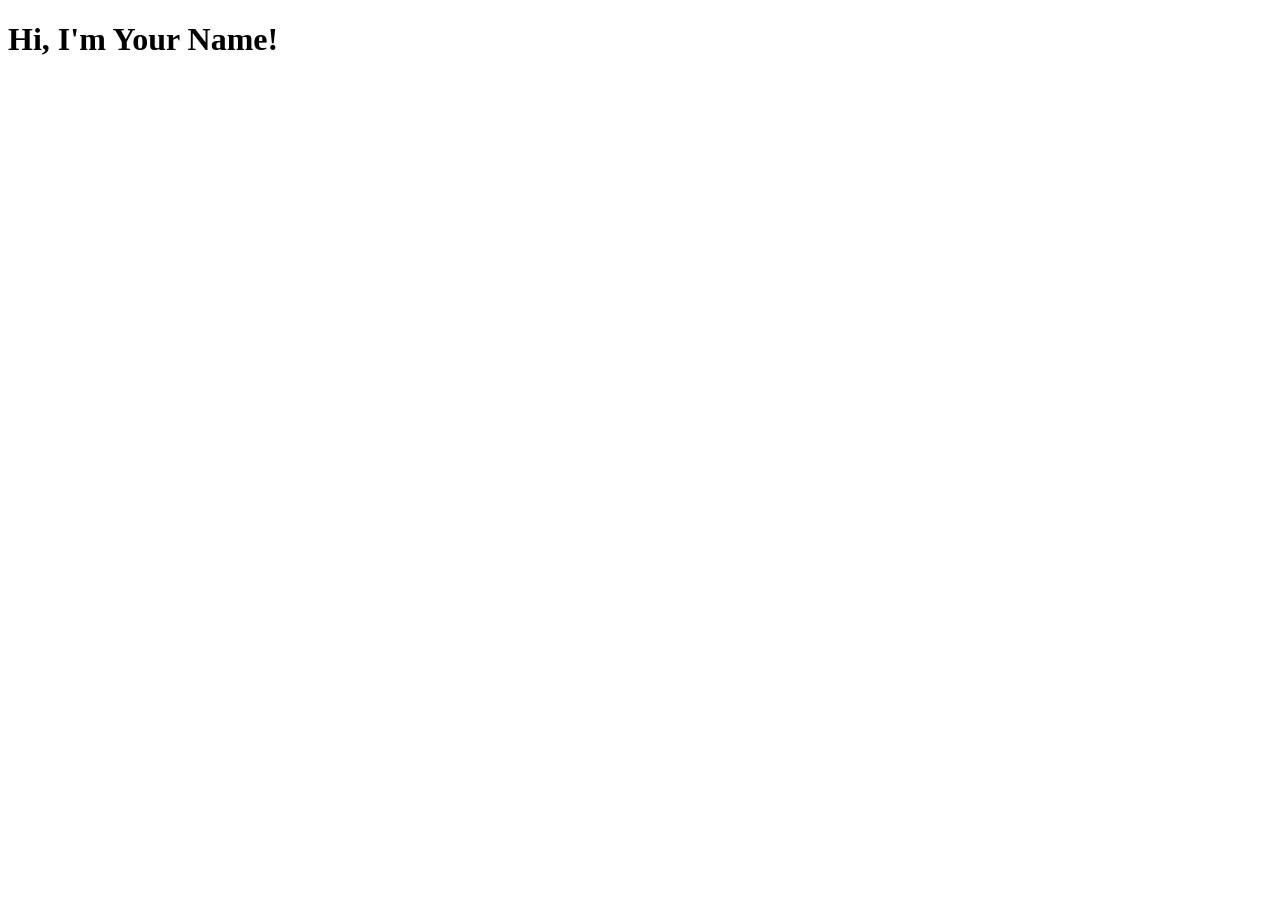
==== index.html @ 1d31d6ee "Add initial HTML structure for index.html" ====
<!DOCTYPE html>
<html>
<head>
  <meta charset="utf-8">
  <meta name="viewport" content="width=device-width, initial-scale=1">
  <title>Your Name</title>
</head>
<body>
  <h1>Hi, I'm Your Name!</h1>
</body>
</html>
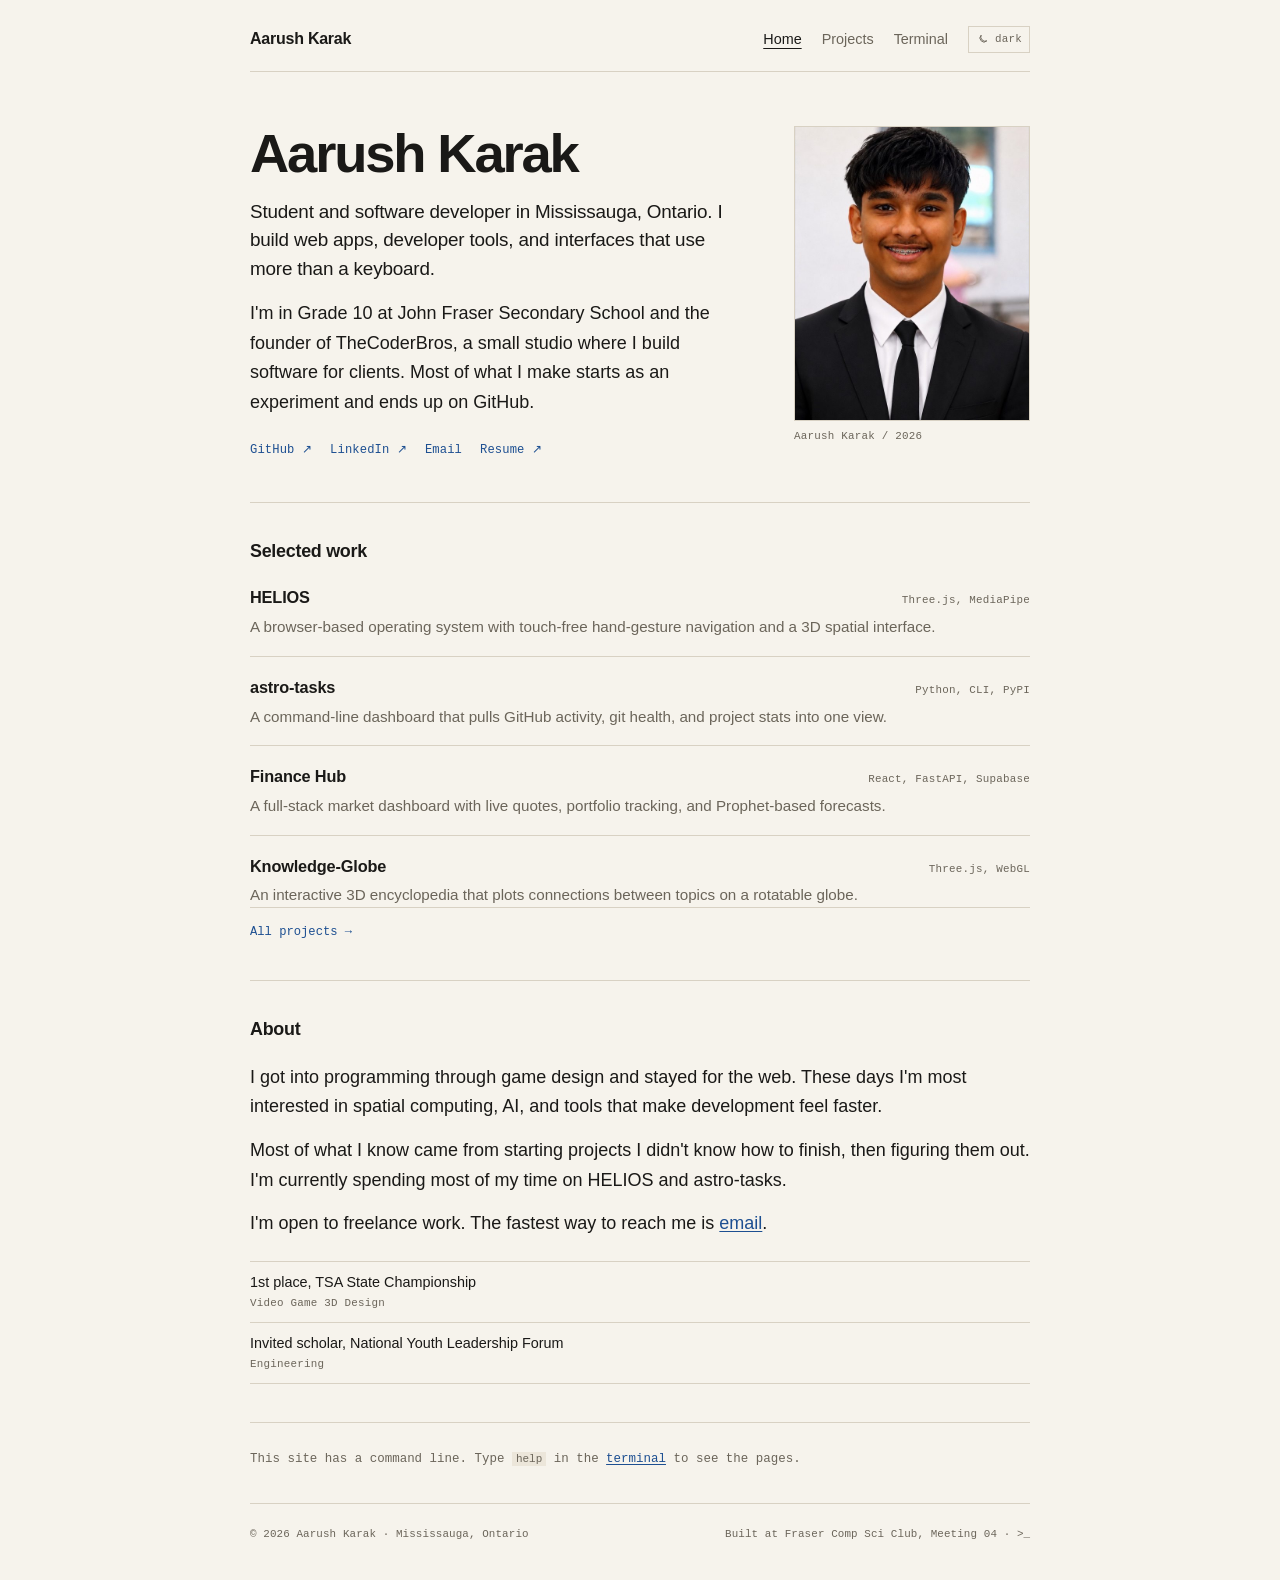
==== commit b296f0d9: "Build personal site with projects, dark mode, and terminal" ====
--- a/index.html
+++ b/index.html
@@ -1,11 +1,134 @@
 <!DOCTYPE html>
-<html>
+<html lang="en">
 <head>
   <meta charset="utf-8">
   <meta name="viewport" content="width=device-width, initial-scale=1">
-  <title>Your Name</title>
+  <title>Aarush Karak — Student and software developer</title>
+  <meta name="description" content="Aarush Karak is a student and software developer in Mississauga, Ontario. Founder of TheCoderBros.">
+  <meta property="og:title" content="Aarush Karak">
+  <meta property="og:description" content="Student and software developer in Mississauga, Ontario. Founder of TheCoderBros.">
+  <meta property="og:type" content="website">
+  <meta name="theme-color" content="#f6f3ec" media="(prefers-color-scheme: light)">
+  <meta name="theme-color" content="#131311" media="(prefers-color-scheme: dark)">
+  <link rel="icon" href="favicon.svg" type="image/svg+xml">
+  <link rel="stylesheet" href="styles.css">
+  <script>
+    try {
+      var savedTheme = localStorage.getItem("aarush-theme");
+      if (savedTheme === "dark" || savedTheme === "light") {
+        document.documentElement.dataset.theme = savedTheme;
+      }
+    } catch (error) {}
+  </script>
 </head>
 <body>
-  <h1>Hi, I'm Your Name!</h1>
+  <a class="skip" href="#main">Skip to content</a>
+
+  <div class="wrap">
+    <header class="site-header">
+      <a class="wordmark" href="index.html">Aarush Karak</a>
+
+      <nav class="site-nav" aria-label="Primary">
+        <a href="index.html" aria-current="page">Home</a>
+        <a href="projects.html">Projects</a>
+        <a href="terminal.html">Terminal</a>
+        <button class="theme-toggle" type="button" data-theme-toggle aria-label="Switch to dark theme">
+          <svg class="icon-sun" viewBox="0 0 24 24" fill="none" stroke="currentColor" stroke-width="1.7" aria-hidden="true">
+            <circle cx="12" cy="12" r="4"></circle>
+            <path d="M12 2v2M12 20v2M4.93 4.93l1.41 1.41M17.66 17.66l1.41 1.41M2 12h2M20 12h2M4.93 19.07l1.41-1.41M17.66 6.34l1.41-1.41"></path>
+          </svg>
+          <svg class="icon-moon" viewBox="0 0 24 24" fill="none" stroke="currentColor" stroke-width="1.7" aria-hidden="true" style="display: none">
+            <path d="M20 14.5A8 8 0 0 1 9.5 4a7 7 0 1 0 10.5 10.5Z"></path>
+          </svg>
+          <span data-theme-label>dark</span>
+        </button>
+      </nav>
+    </header>
+
+    <main id="main">
+      <section class="intro" aria-labelledby="intro-title">
+        <div class="intro-copy">
+          <h1 id="intro-title">Aarush Karak</h1>
+          <p class="lede">Student and software developer in Mississauga, Ontario. I build web apps, developer tools, and interfaces that use more than a keyboard.</p>
+          <p>I'm in Grade 10 at John Fraser Secondary School and the founder of TheCoderBros, a small studio where I build software for clients. Most of what I make starts as an experiment and ends up on GitHub.</p>
+
+          <ul class="hero-links">
+            <li><a href="https://github.com/3ni8ma" target="_blank" rel="noopener">GitHub <span aria-hidden="true">↗</span></a></li>
+            <li><a href="https://www.linkedin.com/in/aarush-karak-260257321" target="_blank" rel="noopener">LinkedIn <span aria-hidden="true">↗</span></a></li>
+            <li><a href="mailto:worldshaans@gmail.com">Email</a></li>
+            <li><a href="resume.pdf" target="_blank" rel="noopener">Resume <span aria-hidden="true">↗</span></a></li>
+          </ul>
+        </div>
+
+        <figure class="portrait">
+          <img src="me.jpg" alt="Aarush Karak in a suit, smiling" width="600" height="750">
+          <figcaption>Aarush Karak / 2026</figcaption>
+        </figure>
+      </section>
+
+      <section class="page-section" aria-labelledby="work-title">
+        <h2 id="work-title">Selected work</h2>
+
+        <ul class="project-list">
+          <li>
+            <div class="project-head">
+              <h3><a href="https://github.com/3ni8ma/HELIOS" target="_blank" rel="noopener">HELIOS</a></h3>
+              <span class="project-meta">Three.js, MediaPipe</span>
+            </div>
+            <p>A browser-based operating system with touch-free hand-gesture navigation and a 3D spatial interface.</p>
+          </li>
+          <li>
+            <div class="project-head">
+              <h3><a href="https://github.com/3ni8ma/astro-tasks" target="_blank" rel="noopener">astro-tasks</a></h3>
+              <span class="project-meta">Python, CLI, PyPI</span>
+            </div>
+            <p>A command-line dashboard that pulls GitHub activity, git health, and project stats into one view.</p>
+          </li>
+          <li>
+            <div class="project-head">
+              <h3><a href="https://github.com/3ni8ma/Finance-Hub" target="_blank" rel="noopener">Finance Hub</a></h3>
+              <span class="project-meta">React, FastAPI, Supabase</span>
+            </div>
+            <p>A full-stack market dashboard with live quotes, portfolio tracking, and Prophet-based forecasts.</p>
+          </li>
+          <li>
+            <div class="project-head">
+              <h3><a href="https://github.com/3ni8ma/Knowledge-Globe" target="_blank" rel="noopener">Knowledge-Globe</a></h3>
+              <span class="project-meta">Three.js, WebGL</span>
+            </div>
+            <p>An interactive 3D encyclopedia that plots connections between topics on a rotatable globe.</p>
+          </li>
+        </ul>
+
+        <p class="more-link"><a href="projects.html">All projects →</a></p>
+      </section>
+
+      <section class="page-section" aria-labelledby="about-title">
+        <h2 id="about-title">About</h2>
+
+        <div class="about-copy">
+          <p>I got into programming through game design and stayed for the web. These days I'm most interested in spatial computing, AI, and tools that make development feel faster.</p>
+          <p>Most of what I know came from starting projects I didn't know how to finish, then figuring them out. I'm currently spending most of my time on HELIOS and astro-tasks.</p>
+          <p>I'm open to freelance work. The fastest way to reach me is <a href="mailto:worldshaans@gmail.com">email</a>.</p>
+        </div>
+
+        <ul class="awards">
+          <li>1st place, TSA State Championship<span>Video Game 3D Design</span></li>
+          <li>Invited scholar, National Youth Leadership Forum<span>Engineering</span></li>
+        </ul>
+      </section>
+
+      <section class="terminal-cta" aria-label="Terminal">
+        <p>This site has a command line. Type <code>help</code> in the <a href="terminal.html">terminal</a> to see the pages.</p>
+      </section>
+    </main>
+
+    <footer class="site-footer">
+      <span>© 2026 Aarush Karak · Mississauga, Ontario</span>
+      <span>Built at Fraser Comp Sci Club, Meeting 04 · <button class="footer-mark" type="button" data-confetti aria-label="Confetti">&gt;_</button></span>
+    </footer>
+  </div>
+
+  <script src="script.js"></script>
 </body>
 </html>
--- a/styles.css
+++ b/styles.css
@@ -0,0 +1,658 @@
+:root {
+  color-scheme: light;
+  --paper: #f6f3ec;
+  --surface: #fffdf8;
+  --ink: #1a1917;
+  --muted: #6b655a;
+  --rule: #d8d1c3;
+  --accent: #a13318;
+  --link: #1d4f91;
+  --link-hover: #123a6e;
+  --code: #ece6da;
+  --term-bg: #f6f3ec;
+  --term-ink: #1a1917;
+  --term-dim: #6b655a;
+  --term-prompt: #a13318;
+  --term-selection: #e7d9c6;
+  --sans: -apple-system, BlinkMacSystemFont, "Segoe UI", Roboto, "Helvetica Neue", Arial, sans-serif;
+  --mono: ui-monospace, "SF Mono", SFMono-Regular, Menlo, Consolas, "Liberation Mono", monospace;
+}
+
+@media (prefers-color-scheme: dark) {
+  :root:not([data-theme="light"]) {
+    color-scheme: dark;
+    --paper: #131311;
+    --surface: #1a1916;
+    --ink: #e9e4d9;
+    --muted: #a49b8b;
+    --rule: #332f28;
+    --accent: #e06a45;
+    --link: #93b7e6;
+    --link-hover: #b9d2f2;
+    --code: #23201b;
+    --term-bg: #0e0f0d;
+    --term-ink: #e9e4d9;
+    --term-dim: #8f8a7f;
+    --term-prompt: #e06a45;
+    --term-selection: #2b2822;
+  }
+}
+
+:root[data-theme="dark"] {
+  color-scheme: dark;
+  --paper: #131311;
+  --surface: #1a1916;
+  --ink: #e9e4d9;
+  --muted: #a49b8b;
+  --rule: #332f28;
+  --accent: #e06a45;
+  --link: #93b7e6;
+  --link-hover: #b9d2f2;
+  --code: #23201b;
+  --term-bg: #0e0f0d;
+  --term-ink: #e9e4d9;
+  --term-dim: #8f8a7f;
+  --term-prompt: #e06a45;
+  --term-selection: #2b2822;
+}
+
+*,
+*::before,
+*::after {
+  box-sizing: border-box;
+}
+
+html {
+  -webkit-text-size-adjust: 100%;
+}
+
+body {
+  margin: 0;
+  background: var(--paper);
+  color: var(--ink);
+  font-family: var(--sans);
+  font-size: 18px;
+  line-height: 1.65;
+  -webkit-font-smoothing: antialiased;
+  text-rendering: optimizeLegibility;
+}
+
+::selection {
+  background: var(--accent);
+  color: var(--paper);
+}
+
+a {
+  color: var(--link);
+  text-decoration-thickness: 1px;
+  text-underline-offset: 2px;
+}
+
+a:hover {
+  color: var(--link-hover);
+}
+
+a:focus-visible,
+button:focus-visible,
+input:focus-visible {
+  outline: 2px solid var(--accent);
+  outline-offset: 3px;
+}
+
+img {
+  max-width: 100%;
+}
+
+code {
+  font-family: var(--mono);
+  font-size: 0.88em;
+  background: var(--code);
+  padding: 1px 4px;
+}
+
+.visually-hidden {
+  position: absolute;
+  width: 1px;
+  height: 1px;
+  padding: 0;
+  margin: -1px;
+  overflow: hidden;
+  clip: rect(0 0 0 0);
+  white-space: nowrap;
+  border: 0;
+}
+
+.skip {
+  position: absolute;
+  left: -9999px;
+  top: 0;
+  z-index: 20;
+  background: var(--ink);
+  color: var(--paper);
+  padding: 10px 14px;
+  font-family: var(--mono);
+  font-size: 0.8rem;
+}
+
+.skip:focus {
+  left: 12px;
+  top: 12px;
+}
+
+.wrap {
+  width: min(100% - 44px, 780px);
+  margin: 0 auto;
+}
+
+.site-header {
+  display: flex;
+  flex-wrap: wrap;
+  align-items: baseline;
+  justify-content: space-between;
+  gap: 12px 28px;
+  padding: 26px 0 18px;
+  border-bottom: 1px solid var(--rule);
+}
+
+.wordmark {
+  color: var(--ink);
+  font-size: 1rem;
+  font-weight: 650;
+  letter-spacing: -0.015em;
+  text-decoration: none;
+}
+
+.wordmark:hover {
+  color: var(--accent);
+}
+
+.site-nav {
+  display: flex;
+  flex-wrap: wrap;
+  align-items: center;
+  gap: 8px 20px;
+  font-size: 0.9rem;
+}
+
+.site-nav a {
+  color: var(--muted);
+  text-decoration: none;
+}
+
+.site-nav a:hover {
+  color: var(--ink);
+}
+
+.site-nav a[aria-current="page"] {
+  color: var(--ink);
+  text-decoration: underline;
+  text-decoration-thickness: 1px;
+  text-underline-offset: 4px;
+}
+
+.theme-toggle {
+  appearance: none;
+  display: inline-flex;
+  align-items: center;
+  gap: 6px;
+  border: 1px solid var(--rule);
+  background: transparent;
+  color: var(--muted);
+  font-family: var(--mono);
+  font-size: 0.68rem;
+  line-height: 1;
+  letter-spacing: 0.02em;
+  padding: 6px 7px;
+  cursor: pointer;
+}
+
+.theme-toggle:hover {
+  color: var(--ink);
+  border-color: var(--muted);
+}
+
+.theme-toggle svg {
+  display: block;
+  width: 13px;
+  height: 13px;
+}
+
+.intro {
+  display: grid;
+  grid-template-columns: minmax(0, 1fr) 236px;
+  gap: 52px;
+  align-items: start;
+  padding: 54px 0 42px;
+}
+
+.intro h1 {
+  margin: 0 0 16px;
+  font-size: clamp(2.35rem, 6vw, 3.4rem);
+  font-weight: 700;
+  line-height: 1.02;
+  letter-spacing: -0.04em;
+}
+
+.lede {
+  margin: 0 0 18px;
+  font-size: 1.18rem;
+  line-height: 1.5;
+  letter-spacing: -0.01em;
+}
+
+.intro p {
+  margin: 0 0 16px;
+}
+
+.intro p:last-child {
+  margin-bottom: 0;
+}
+
+.hero-links {
+  display: flex;
+  flex-wrap: wrap;
+  gap: 6px 18px;
+  margin: 22px 0 0;
+  padding: 0;
+  list-style: none;
+  font-family: var(--mono);
+  font-size: 0.76rem;
+  letter-spacing: 0.01em;
+}
+
+.hero-links a {
+  text-decoration: none;
+}
+
+.hero-links a:hover {
+  text-decoration: underline;
+}
+
+.portrait {
+  margin: 0;
+}
+
+.portrait img {
+  display: block;
+  width: 100%;
+  height: auto;
+  border: 1px solid var(--rule);
+}
+
+.portrait figcaption {
+  margin-top: 7px;
+  color: var(--muted);
+  font-family: var(--mono);
+  font-size: 0.68rem;
+  letter-spacing: 0.02em;
+}
+
+.page-section {
+  padding: 34px 0 38px;
+  border-top: 1px solid var(--rule);
+}
+
+.page-section h2 {
+  margin: 0 0 18px;
+  font-size: 1.12rem;
+  font-weight: 650;
+  letter-spacing: -0.015em;
+}
+
+.page-section > p:first-of-type {
+  margin-top: 0;
+}
+
+.project-list {
+  margin: 0;
+  padding: 0;
+  list-style: none;
+}
+
+.project-list li {
+  padding: 17px 0;
+  border-top: 1px solid var(--rule);
+}
+
+.project-list li:first-child {
+  padding-top: 0;
+  border-top: 0;
+}
+
+.project-list li:last-child {
+  padding-bottom: 0;
+}
+
+.project-head {
+  display: flex;
+  flex-wrap: wrap;
+  align-items: baseline;
+  justify-content: space-between;
+  gap: 4px 18px;
+}
+
+.project-head h3 {
+  margin: 0;
+  font-size: 1.02rem;
+  font-weight: 650;
+  letter-spacing: -0.01em;
+}
+
+.project-head h3 a {
+  color: var(--ink);
+  text-decoration: none;
+}
+
+.project-head h3 a:hover {
+  color: var(--accent);
+  text-decoration: underline;
+  text-decoration-thickness: 1px;
+  text-underline-offset: 3px;
+}
+
+.project-meta {
+  color: var(--muted);
+  font-family: var(--mono);
+  font-size: 0.68rem;
+  letter-spacing: 0.02em;
+}
+
+.project-list p {
+  margin: 4px 0 0;
+  color: var(--muted);
+  font-size: 0.95rem;
+  line-height: 1.55;
+}
+
+.project-links {
+  display: flex;
+  flex-wrap: wrap;
+  gap: 4px 14px;
+  margin-top: 8px;
+  font-family: var(--mono);
+  font-size: 0.7rem;
+}
+
+.project-links a {
+  color: var(--link);
+  text-decoration: none;
+}
+
+.project-links a:hover {
+  text-decoration: underline;
+}
+
+.more-link {
+  margin: 20px 0 0;
+  padding-top: 14px;
+  border-top: 1px solid var(--rule);
+  font-family: var(--mono);
+  font-size: 0.76rem;
+}
+
+.more-link a {
+  text-decoration: none;
+}
+
+.more-link a:hover {
+  text-decoration: underline;
+}
+
+.about-copy p {
+  margin: 0 0 14px;
+}
+
+.about-copy p:last-child {
+  margin-bottom: 0;
+}
+
+.awards {
+  margin: 22px 0 0;
+  padding: 0;
+  list-style: none;
+  border-top: 1px solid var(--rule);
+}
+
+.awards li {
+  padding: 9px 0;
+  border-bottom: 1px solid var(--rule);
+  font-size: 0.9rem;
+}
+
+.awards span {
+  display: block;
+  color: var(--muted);
+  font-family: var(--mono);
+  font-size: 0.68rem;
+  letter-spacing: 0.02em;
+}
+
+.page-intro {
+  padding: 50px 0 34px;
+}
+
+.page-intro h1 {
+  margin: 0 0 12px;
+  font-size: clamp(2.2rem, 6vw, 3rem);
+  font-weight: 700;
+  line-height: 1.05;
+  letter-spacing: -0.04em;
+}
+
+.page-intro .lede {
+  margin: 0;
+}
+
+.terminal-cta {
+  padding: 26px 0 34px;
+  border-top: 1px solid var(--rule);
+  color: var(--muted);
+  font-family: var(--mono);
+  font-size: 0.78rem;
+}
+
+.terminal-cta p {
+  margin: 0;
+}
+
+.site-footer {
+  display: flex;
+  flex-wrap: wrap;
+  justify-content: space-between;
+  gap: 8px 24px;
+  padding: 22px 0 36px;
+  border-top: 1px solid var(--rule);
+  color: var(--muted);
+  font-family: var(--mono);
+  font-size: 0.68rem;
+  letter-spacing: 0.01em;
+}
+
+.site-footer a {
+  color: var(--muted);
+  text-decoration: none;
+}
+
+.site-footer a:hover {
+  color: var(--ink);
+  text-decoration: underline;
+}
+
+.footer-mark {
+  appearance: none;
+  border: 0;
+  background: none;
+  padding: 0;
+  color: var(--muted);
+  font: inherit;
+  cursor: pointer;
+}
+
+.footer-mark:hover {
+  color: var(--accent);
+}
+
+/* Terminal page */
+
+.terminal-page {
+  height: 100dvh;
+  overflow: hidden;
+  background: var(--term-bg);
+  color: var(--term-ink);
+  font-family: var(--mono);
+  font-size: 15px;
+  line-height: 1.6;
+}
+
+.terminal-page ::selection {
+  background: var(--term-selection);
+  color: var(--term-ink);
+}
+
+.terminal {
+  display: flex;
+  flex-direction: column;
+  height: 100dvh;
+  width: min(100% - 40px, 860px);
+  margin: 0 auto;
+  padding: 20px 0 max(20px, env(safe-area-inset-bottom));
+}
+
+.terminal-bar {
+  display: flex;
+  justify-content: space-between;
+  gap: 16px;
+  padding-bottom: 10px;
+  border-bottom: 1px solid var(--rule);
+  color: var(--term-dim);
+  font-size: 0.68rem;
+  letter-spacing: 0.03em;
+}
+
+.terminal-bar a {
+  color: var(--term-dim);
+  text-decoration: none;
+}
+
+.terminal-bar a:hover {
+  color: var(--term-ink);
+  text-decoration: underline;
+}
+
+.terminal-output {
+  flex: 1;
+  overflow-y: auto;
+  padding: 18px 0;
+  scrollbar-width: thin;
+}
+
+.terminal-output .line {
+  white-space: pre-wrap;
+  word-break: break-word;
+}
+
+.terminal-output .dim {
+  color: var(--term-dim);
+}
+
+.terminal-output .accent {
+  color: var(--term-prompt);
+}
+
+.terminal-output a {
+  color: var(--link);
+}
+
+.terminal-form {
+  display: flex;
+  align-items: baseline;
+  gap: 8px;
+  padding-top: 10px;
+  border-top: 1px solid var(--rule);
+}
+
+.terminal-prompt {
+  color: var(--term-prompt);
+  white-space: nowrap;
+}
+
+.terminal-form input {
+  flex: 1;
+  min-width: 0;
+  padding: 0;
+  border: 0;
+  outline: 0;
+  background: transparent;
+  color: var(--term-ink);
+  font: inherit;
+  caret-color: var(--term-prompt);
+}
+
+.terminal-form input::placeholder {
+  color: var(--term-dim);
+}
+
+.confetti-canvas {
+  position: fixed;
+  inset: 0;
+  z-index: 100;
+  width: 100%;
+  height: 100%;
+  pointer-events: none;
+}
+
+@media (max-width: 680px) {
+  body {
+    font-size: 17px;
+  }
+
+  .wrap {
+    width: min(100% - 36px, 780px);
+  }
+
+  .intro {
+    grid-template-columns: 1fr;
+    gap: 30px;
+    padding-top: 38px;
+  }
+
+  .portrait {
+    max-width: 210px;
+  }
+
+  .project-head {
+    display: block;
+  }
+
+  .project-meta {
+    display: block;
+    margin-top: 2px;
+  }
+
+  .site-header {
+    align-items: flex-start;
+  }
+
+  .site-nav {
+    gap: 8px 16px;
+  }
+
+  .terminal-page {
+    font-size: 14px;
+  }
+
+  .terminal {
+    width: min(100% - 28px, 860px);
+  }
+}
+
+@media (prefers-reduced-motion: reduce) {
+  *,
+  *::before,
+  *::after {
+    animation-duration: 0.01ms !important;
+    animation-iteration-count: 1 !important;
+    transition-duration: 0.01ms !important;
+    scroll-behavior: auto !important;
+  }
+}
